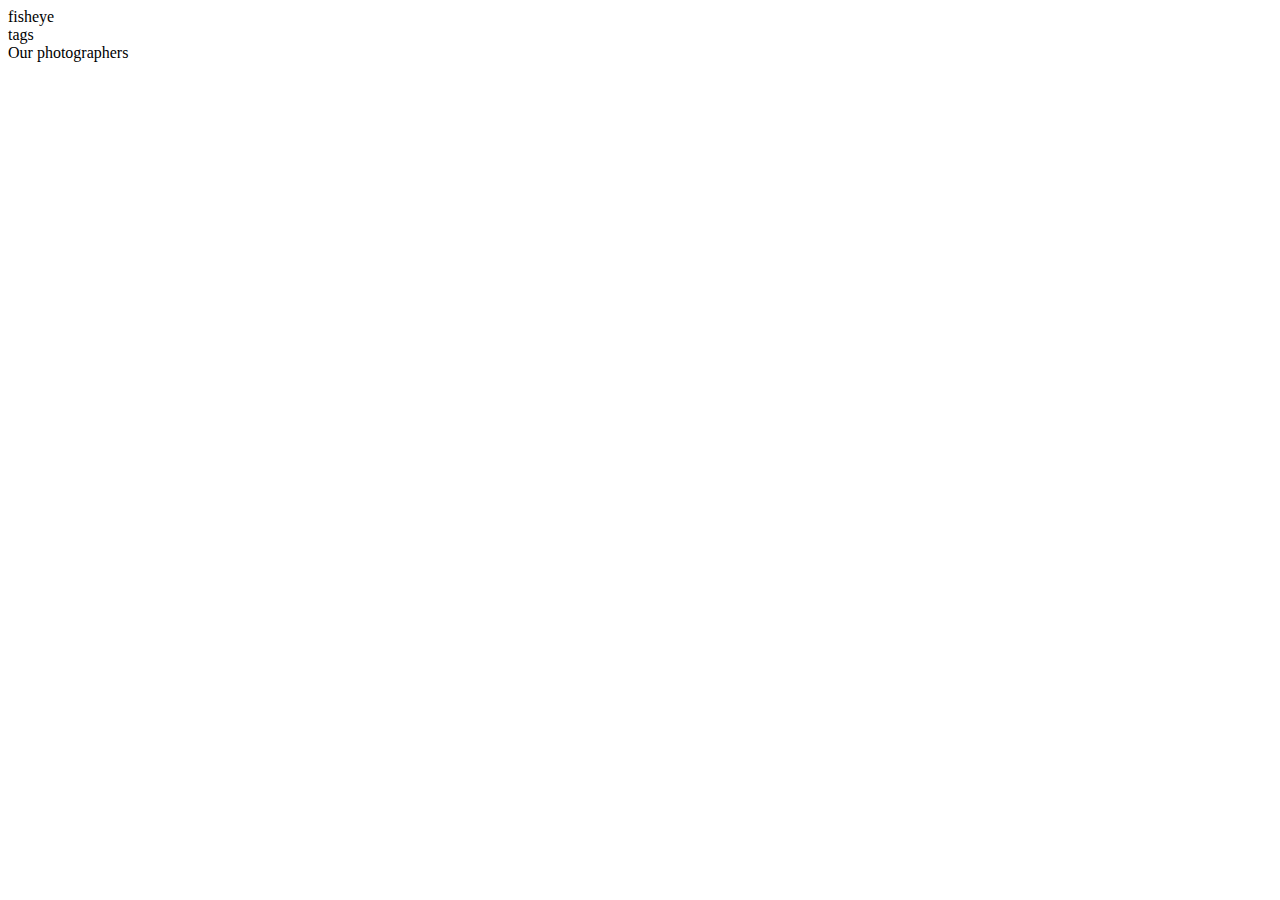
==== index.html @ e4de4f1b "Filestructure set up, js reads json&parses in objs" ====
<!doctype html>

<html lang="en">
<head>
  <meta charset="utf-8">
  <meta name="viewport" content="width=device-width, initial-scale=1">

  <title>Fisheye</title>
  <meta name="description" content="A simple HTML5 Template for new projects.">
  <meta name="author" content="SitePoint">

  <meta property="og:title" content="A Basic HTML5 Template">
  <meta property="og:type" content="website">
  <meta property="og:url" content="https://www.sitepoint.com/a-basic-html5-template/">
  <meta property="og:description" content="A simple HTML5 Template for new projects.">
  <meta property="og:image" content="image.png">

  <link rel="icon" href="/favicon.ico">
  <link rel="icon" href="/favicon.svg" type="image/svg+xml">
  <link rel="apple-touch-icon" href="/apple-touch-icon.png">

  <link rel="stylesheet" href="css/style.css">

</head>

<body>
  <header>fisheye</header>
  <nav>tags</nav>
  <main>Our photographers</main>
  <script src="js/script.js"></script>
</body>
</html>
---- css/style.css ----
@import url("https://fonts.googleapis.com/css2?family=Open+Sans:ital,wght@0,300;0,400;0,600;0,800;1,300&display=swap");
a {
  text-decoration: none;
  color: black;
}
/*# sourceMappingURL=style.css.map */
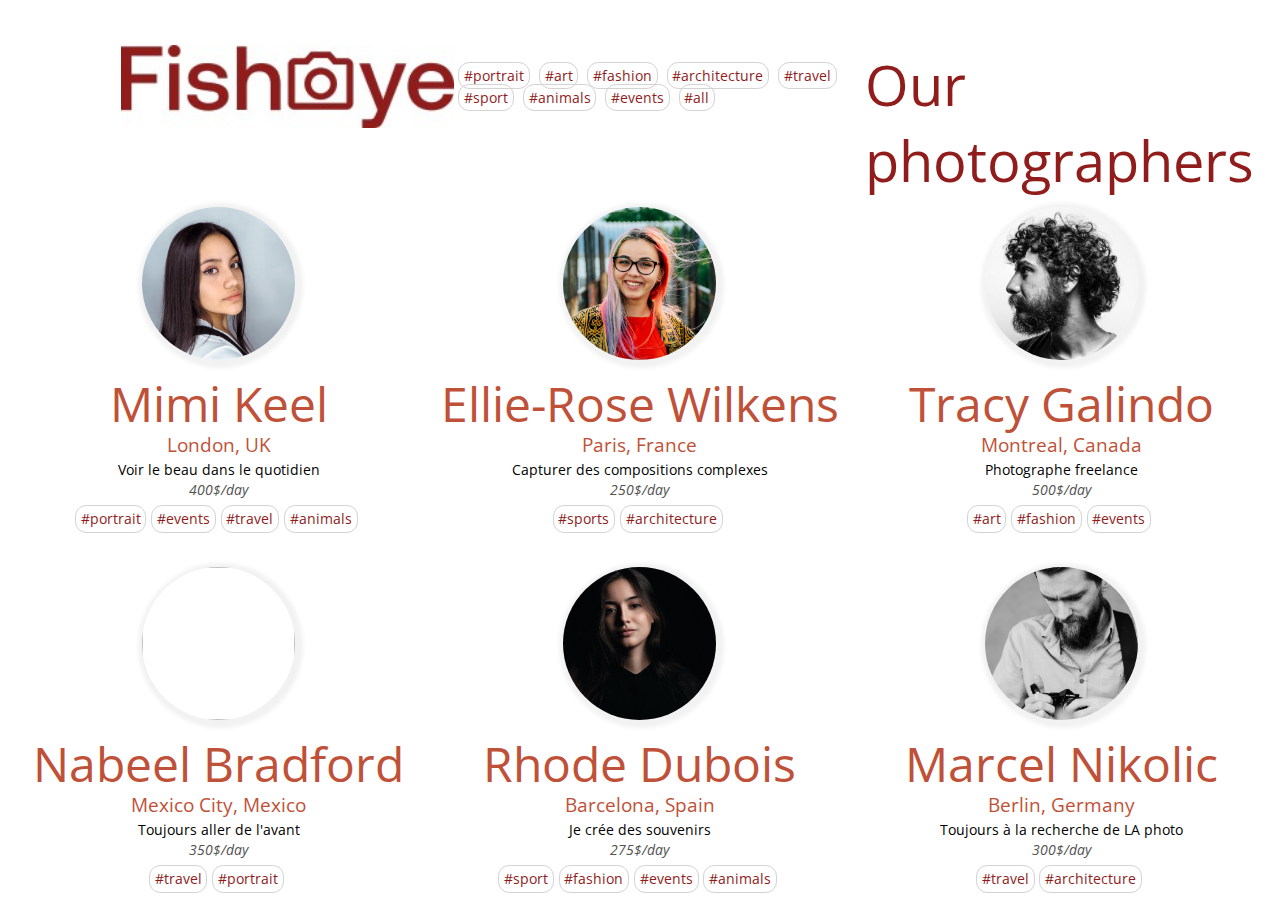
==== commit c86d7756: "Json fills index and profile pages with content" ====
--- a/index.html
+++ b/index.html
@@ -15,18 +15,58 @@
   <meta property="og:description" content="A simple HTML5 Template for new projects.">
   <meta property="og:image" content="image.png">
 
-  <link rel="icon" href="/favicon.ico">
-  <link rel="icon" href="/favicon.svg" type="image/svg+xml">
-  <link rel="apple-touch-icon" href="/apple-touch-icon.png">
+ 
 
   <link rel="stylesheet" href="css/style.css">
 
 </head>
 
 <body>
-  <header>fisheye</header>
-  <nav>tags</nav>
-  <main>Our photographers</main>
+  <header>
+    <a href="index.html" class="header-link">
+      <img src="files/media/fisheyeLogo.png" alt="Fisheye Company Logo" title="fisheyeLogo" class="header-link__image">
+    </a>
+    <nav>
+      <a href="#portrait" class="hashtag">#portrait</a>
+      <a href="#art" class="hashtag">#art</a>
+      <a href="#fashion" class="hashtag">#fashion</a>
+      <a href="#architecture" class="hashtag">#architecture</a>
+      <a href="#travel" class="hashtag">#travel</a>
+      <a href="#sport" class="hashtag">#sport</a>
+      <a href="#animals" class="hashtag">#animals</a>
+      <a href="#events" class="hashtag">#events</a>
+      <a href="#all" class="hashtag">#all</a>
+
+    </nav>
+    <h1>Our photographers</h1>
+  </header>
+  
+
+  <main>
+    <!--   DUMMY HTML STRUCTURE for mirroring in javascript
+    <section class="photographer-portrait">
+      <a href="mimikeel.html" class="photographer-portrait__containerlink">
+        <img
+          class="photographer-portrait__image"
+          src="files/media/Photographers_ID_Photos/MimiKeel.jpg"
+          alt="Portrait of Mimi Keel the photographer"
+          title="Portrait of Mimi Keel"
+        />
+        <h3 class="photographer-portrait__name">Mimi Keel</h3>
+      </a>
+        <p class="photographer-portrait__location">London, UK</p>
+        <p class="photographer-portrait__tagline">Finding beauty in everyday things</p>
+        <p class="photographer-portrait__price">400$/day</p>
+        <span class="photographer-portrait__hashtagcontainer">
+        <a href="#portrait" class="hashtag">#portrait</a>
+        <a href="#events" class="hashtag">#events</a>
+        <a href="#travel" class="hashtag">#travel</a>
+        <a href="#animals" class="hashtag">#animals</a>
+        </span>
+    </section>
+  -->
+
+  </main>
   <script src="js/script.js"></script>
 </body>
 </html>
--- a/css/style.css
+++ b/css/style.css
@@ -3,4 +3,138 @@
   text-decoration: none;
   color: black;
 }
+
+body {
+  font-family: "Open Sans", sans-serif;
+}
+
+h1 {
+  color: #901c1c;
+  font-size: 3.5rem;
+  font-weight: 400;
+}
+
+.hashtag {
+  font-size: .9rem;
+  color: #901c1c;
+  border: 1px solid lightgray;
+  border-radius: .7rem;
+  padding: .3rem;
+  padding-top: .2rem;
+  padding-bottom: .2rem;
+  margin-right: .3rem;
+}
+
+.hashtag:hover, .hashtag:focus {
+  color: #ffffff;
+  background-color: #901c1c;
+  border-color: #901c1c;
+}
+
+.hashtag--photographer-pageheader {
+  font-size: 1.3rem;
+  border-radius: .9rem;
+  padding: .8rem;
+  padding-top: .1rem;
+  padding-bottom: .1rem;
+}
+
+body {
+  display: -ms-grid;
+  display: grid;
+  min-height: 100vh;
+  -ms-grid-columns: 1fr 1fr 1fr;
+      grid-template-columns: 1fr 1fr 1fr;
+  -ms-grid-rows: 1fr 2fr 2fr;
+      grid-template-rows: 1fr 2fr 2fr;
+      grid-template-areas: "h h h " "m m m" "m m m";
+}
+
+header {
+  -ms-grid-row: 1;
+  -ms-grid-column: 1;
+  -ms-grid-column-span: 3;
+  grid-area: h;
+  display: -ms-grid;
+  display: grid;
+  -ms-grid-columns: 1fr 1fr 1fr;
+      grid-template-columns: 1fr 1fr 1fr;
+  -ms-grid-rows: 100px;
+      grid-template-rows: 100px;
+}
+
+.header-link__image {
+  margin-top: 2rem;
+  margin-left: 8vw;
+  -ms-grid-column: 1;
+      grid-column-start: 1;
+  grid-column-end: 2;
+}
+
+nav {
+  -ms-flex-item-align: end;
+      -ms-grid-row-align: end;
+      align-self: end;
+}
+
+main {
+  display: -ms-grid;
+  display: grid;
+  -ms-grid-row: 2;
+  -ms-grid-row-span: 2;
+  -ms-grid-column: 1;
+  -ms-grid-column-span: 3;
+  grid-area: m;
+  -ms-grid-columns: 1fr 1fr 1fr;
+      grid-template-columns: 1fr 1fr 1fr;
+  place-content: stretch / stretch;
+}
+
+.photographer-portrait {
+  -ms-grid-column-align: center;
+      justify-self: center;
+  -ms-flex-item-align: center;
+      -ms-grid-row-align: center;
+      align-self: center;
+  text-align: center;
+}
+
+.photographer-portrait__image {
+  -o-object-fit: cover;
+  object-fit: cover;
+  width: 17vh;
+  height: 17vh;
+  border-radius: 50%;
+  float: top;
+  -webkit-box-shadow: 2px 2px 4px 6px #f2f2f2;
+          box-shadow: 2px 2px 4px 6px #f2f2f2;
+}
+
+.photographer-portrait__name {
+  color: #bf5138;
+  font-size: 3rem;
+  font-weight: 400;
+  padding: .2rem;
+  margin: 0.2rem;
+}
+
+.photographer-portrait__location {
+  color: #bf5138;
+  font-size: 1.2rem;
+  margin: .1rem;
+  margin-top: -.7rem;
+}
+
+.photographer-portrait__tagline {
+  font-size: .9rem;
+  margin: .1rem;
+}
+
+.photographer-portrait__price {
+  color: #525252;
+  font-size: .9rem;
+  margin: .1rem;
+  font-style: italic;
+  margin-bottom: .5rem;
+}
 /*# sourceMappingURL=style.css.map */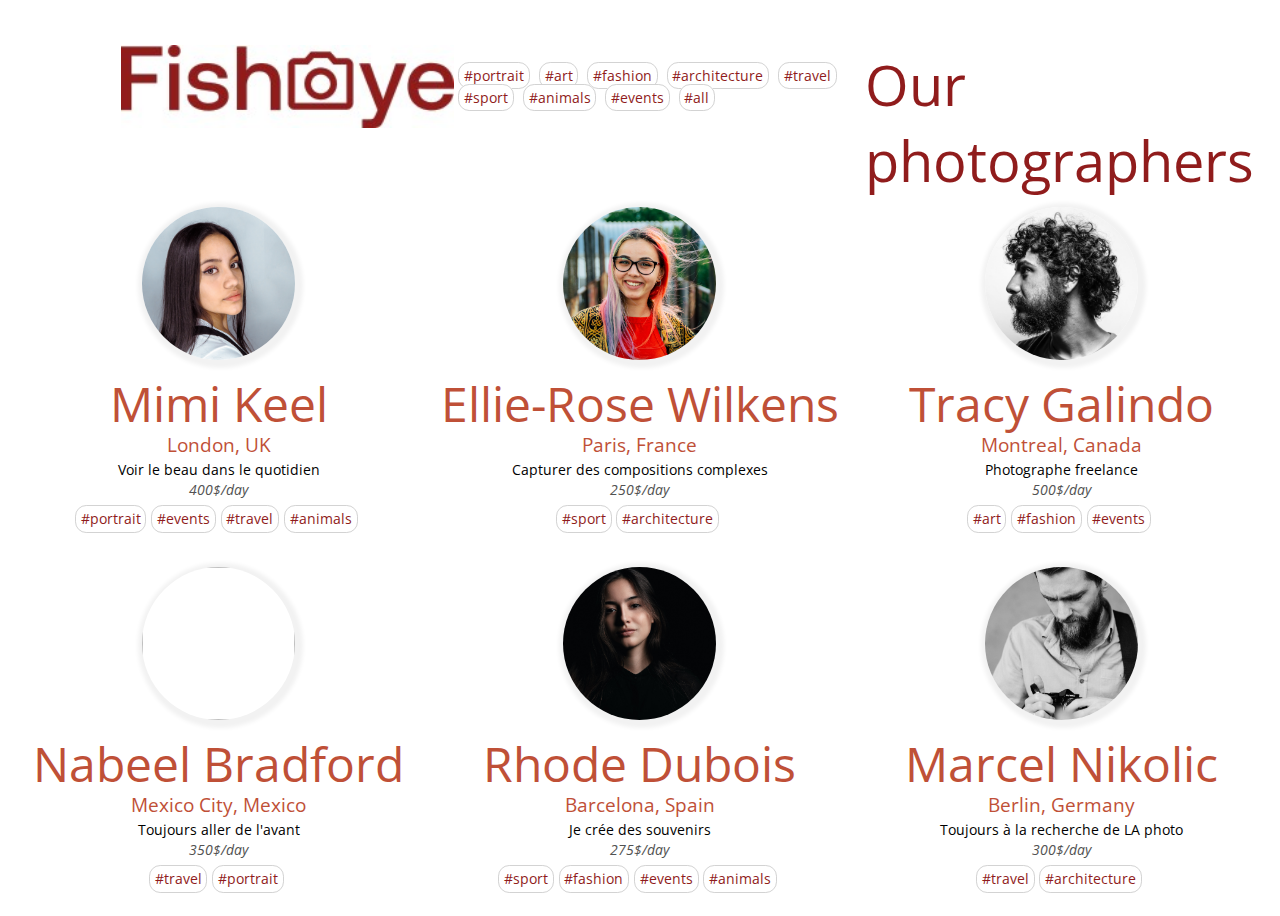
==== commit 99afb745: "Keyboard Acessabilty implemented" ====
--- a/index.html
+++ b/index.html
@@ -23,7 +23,7 @@
 
 <body>
   <header>
-    <a href="index.html" class="header-link">
+    <a href="index.html" class="header-link" tabindex="0">
       <img src="files/media/fisheyeLogo.png" alt="Fisheye Company Logo" title="fisheyeLogo" class="header-link__image">
     </a>
     <nav>
--- a/css/style.css
+++ b/css/style.css
@@ -23,6 +23,14 @@
   padding-top: .2rem;
   padding-bottom: .2rem;
   margin-right: .3rem;
+  margin-top: .2rem;
+  background-color: white;
+}
+
+@media (max-width: 450px) {
+  .hashtag {
+    font-size: .8rem;
+  }
 }
 
 .hashtag:hover, .hashtag:focus {
@@ -37,6 +45,38 @@
   padding: .8rem;
   padding-top: .1rem;
   padding-bottom: .1rem;
+}
+
+@media (max-width: 450px) {
+  .hashtag--photographer-pageheader {
+    font-size: .9rem;
+    text-align: start;
+    padding-right: .2rem;
+    padding-left: .2rem;
+  }
+}
+
+.button-primary {
+  font-size: 1.4rem;
+  font-weight: 450;
+  border-radius: .5rem;
+  padding: 1.3rem;
+  padding-left: 1.6rem;
+  padding-right: 1.6rem;
+  color: #ffffff;
+  background-color: #901c1c;
+  border: none;
+}
+
+.button-primary:hover, .button-primary :focus {
+  background-color: #da8876;
+  color: #000000;
+  cursor: pointer;
+}
+
+.button-primary--modal:hover, .button-primary--modal :focus {
+  background-color: #FAFAFA;
+  color: #525252;
 }
 
 body {
@@ -63,6 +103,14 @@
       grid-template-rows: 100px;
 }
 
+@media (max-width: 450px) {
+  header {
+    -ms-grid-columns: 1fr;
+        grid-template-columns: 1fr;
+    max-height: 7rem;
+  }
+}
+
 .header-link__image {
   margin-top: 2rem;
   margin-left: 8vw;
@@ -71,10 +119,39 @@
   grid-column-end: 2;
 }
 
+@media (max-width: 450px) {
+  .header-link__image {
+    max-width: 50%;
+    margin: 0rem;
+  }
+}
+
+@media (max-width: 450px) {
+  h1 {
+    position: absolute;
+    top: .5rem;
+    right: -2rem;
+    font-size: 1rem;
+    width: 12rem;
+  }
+}
+
 nav {
   -ms-flex-item-align: end;
       -ms-grid-row-align: end;
       align-self: end;
+}
+
+@media (max-width: 450px) {
+  nav {
+    max-width: 90%;
+    -ms-flex-item-align: center;
+        -ms-grid-row-align: center;
+        align-self: center;
+    overflow: clip;
+    line-height: 2rem;
+    text-align: center;
+  }
 }
 
 main {
@@ -90,6 +167,15 @@
   place-content: stretch / stretch;
 }
 
+@media (max-width: 450px) {
+  main {
+    -ms-grid-columns: 1fr;
+        grid-template-columns: 1fr;
+    position: absolute;
+    top: 12rem;
+  }
+}
+
 .photographer-portrait {
   -ms-grid-column-align: center;
       justify-self: center;
@@ -97,6 +183,12 @@
       -ms-grid-row-align: center;
       align-self: center;
   text-align: center;
+}
+
+@media (max-width: 450px) {
+  .photographer-portrait {
+    margin-bottom: 2rem;
+  }
 }
 
 .photographer-portrait__image {
@@ -110,8 +202,15 @@
           box-shadow: 2px 2px 4px 6px #f2f2f2;
 }
 
+@media (max-width: 450px) {
+  .photographer-portrait__image {
+    width: 60vw;
+    height: 60vw;
+  }
+}
+
 .photographer-portrait__name {
-  color: #bf5138;
+  color: #bf5037;
   font-size: 3rem;
   font-weight: 400;
   padding: .2rem;
@@ -119,7 +218,7 @@
 }
 
 .photographer-portrait__location {
-  color: #bf5138;
+  color: #bf5037;
   font-size: 1.2rem;
   margin: .1rem;
   margin-top: -.7rem;
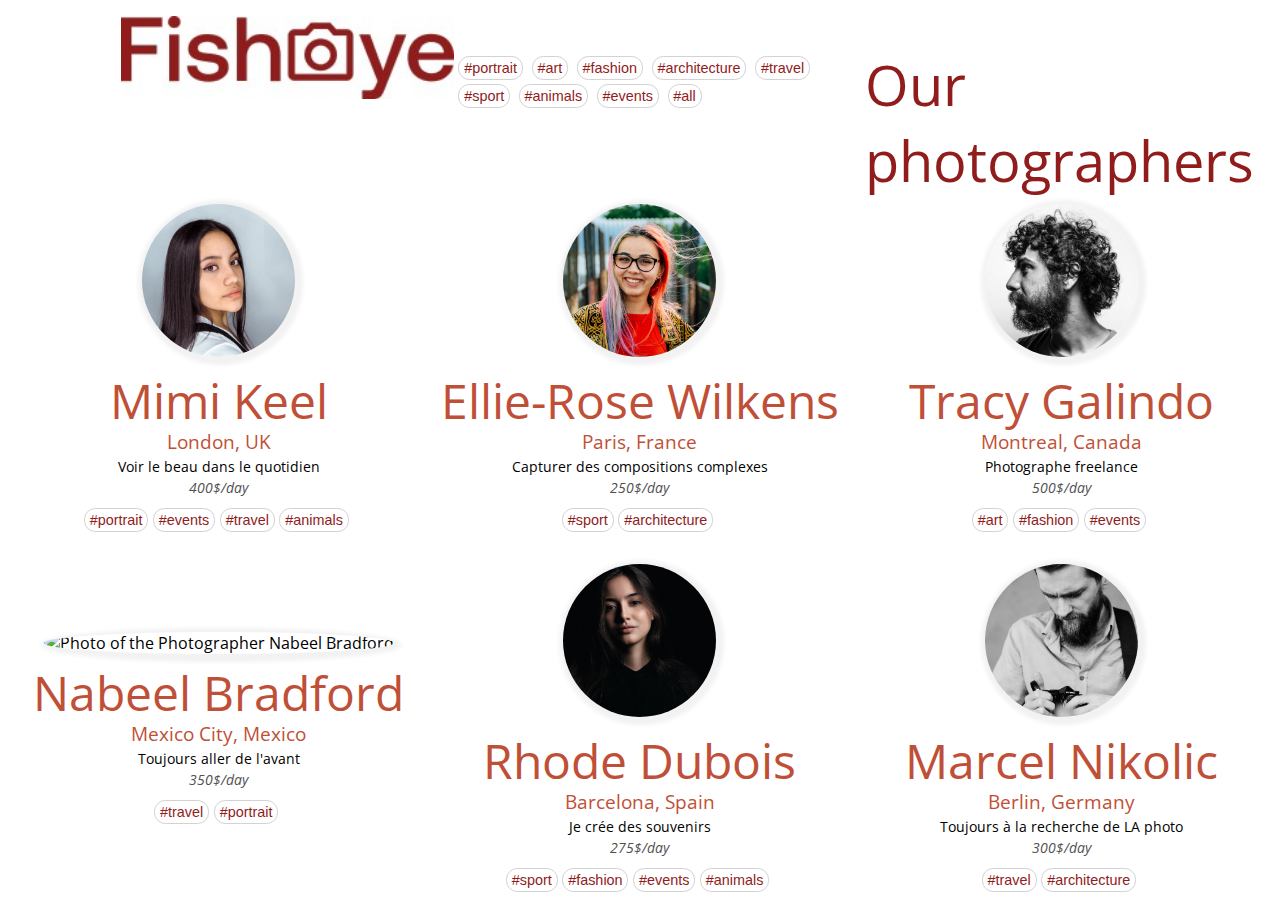
==== commit 1156a68b: "Fixed all checker issues(ac.abilty, w3c)" ====
--- a/index.html
+++ b/index.html
@@ -23,19 +23,20 @@
 
 <body>
   <header>
+    <nav class="header-link__container" tabindex="0">
     <a href="index.html" class="header-link" tabindex="0">
       <img src="files/media/fisheyeLogo.png" alt="Fisheye Company Logo" title="fisheyeLogo" class="header-link__image">
-    </a>
+    </a></nav>
     <nav>
-      <a href="#portrait" class="hashtag">#portrait</a>
-      <a href="#art" class="hashtag">#art</a>
-      <a href="#fashion" class="hashtag">#fashion</a>
-      <a href="#architecture" class="hashtag">#architecture</a>
-      <a href="#travel" class="hashtag">#travel</a>
-      <a href="#sport" class="hashtag">#sport</a>
-      <a href="#animals" class="hashtag">#animals</a>
-      <a href="#events" class="hashtag">#events</a>
-      <a href="#all" class="hashtag">#all</a>
+      <button href="#portrait" class="hashtag">#portrait</button>
+      <button href="#art" class="hashtag">#art</button>
+      <button href="#fashion" class="hashtag">#fashion</button>
+      <button href="#architecture" class="hashtag">#architecture</button>
+      <button href="#travel" class="hashtag">#travel</button>
+      <button href="#sport" class="hashtag">#sport</button>
+      <button href="#animals" class="hashtag">#animals</button>
+      <button href="#events" class="hashtag">#events</button>
+      <button href="#all" class="hashtag">#all</button>
 
     </nav>
     <h1>Our photographers</h1>
--- a/css/style.css
+++ b/css/style.css
@@ -11,6 +11,10 @@
 h1 {
   color: #901c1c;
   font-size: 3.5rem;
+  font-weight: 400;
+}
+
+h2 {
   font-weight: 400;
 }
 
